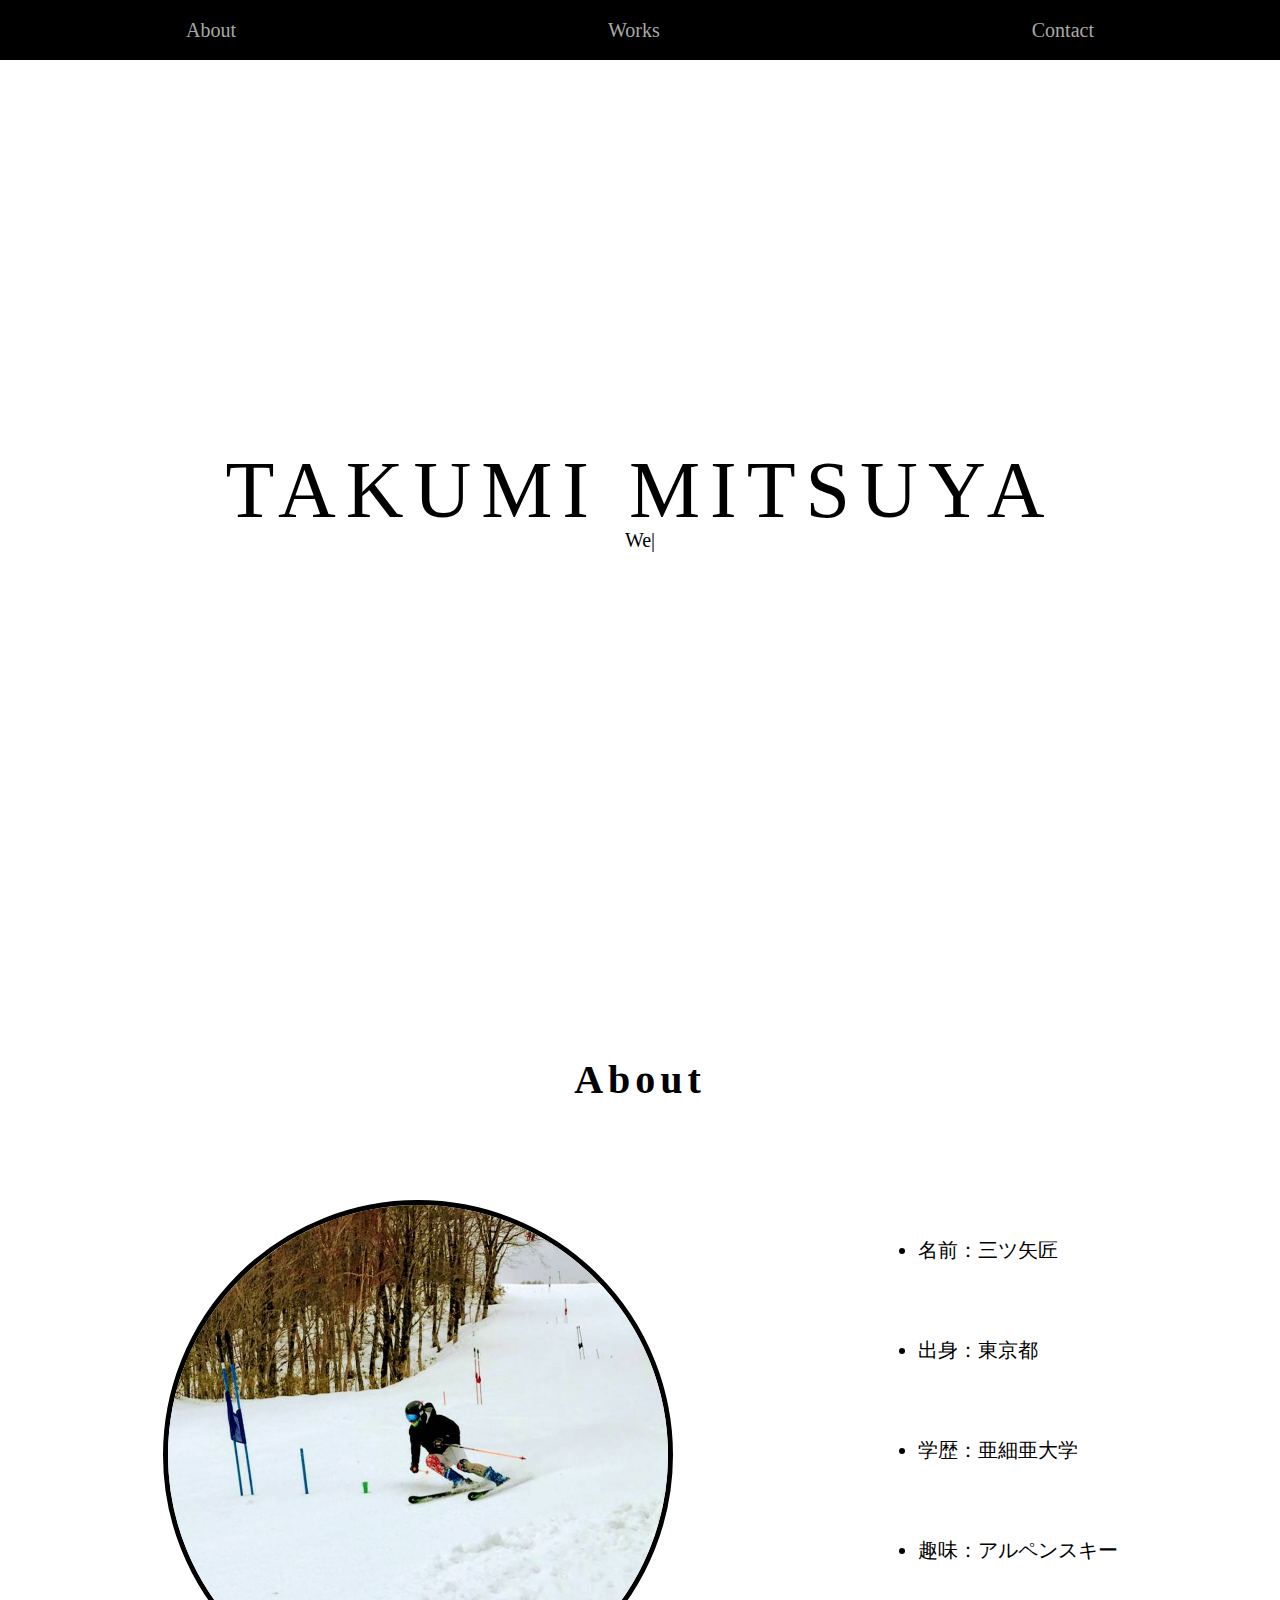
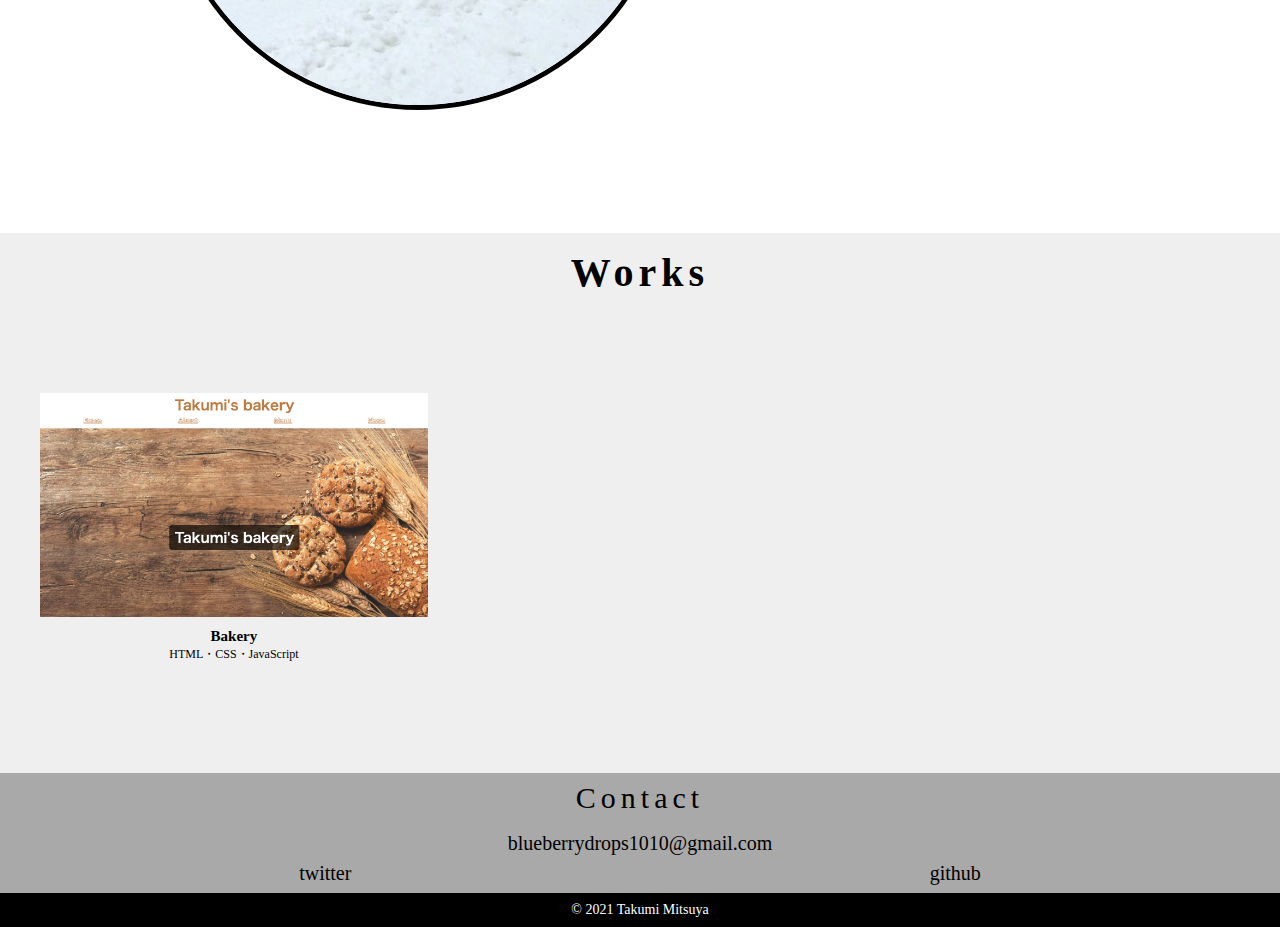
==== myportfolio/index.html @ ef65fdf0 "Libraries更新" ====
<!DOCTYPE html>
<html lang="ja">
  <head>
    <meta charset="UTF-8" />
    <meta
      name="viewport"
      content="width=device-width,
    initial-scale=1.0,minimum-scale=1.0"
    />
    <meta http-equiv="X-UA-Compatible" content="IE=edge" />
    <meta name="description" content="三ツ矢匠のポートフォリオです" />
    <title>Takumi's portfolio</title>
    <link rel="stylesheet" href="css/reset.css" />
    <link rel="stylesheet" href="css/main.css" />
    <link rel="stylesheet" href="Libraries/animate.css-main/animate.css" />
  </head>
  <body>
    <!-- ヘッダー -->
    <header id="page-header">
      <nav class="navigation">
        <ul class="nav-list">
          <li class="nav-item"><a href="#introduction">About</a></li>
          <li class="nav-item"><a href="#works">Works</a></li>
          <li class="nav-item"><a href="#page-footer">Contact</a></li>
        </ul>
      </nav>
    </header>

    <!-- メイン -->
    <main>
      <article id="page-mainvisual">
        <section id="main-title" class="inner">
          <h1 class="name">TAKUMI MITSUYA</h1>
          <div class="sub-title">
            <span id="ityped" class="ityped"></span>
          </div>
        </section>
      </article>
      <article id="main-container">
        <section id="introduction" class="inner">
          <h1 class="introduction-title title animate__animated">About</h1>
          <div class="introduction-contents contents animate__animated">
            <p>
              <img
                src="img/自己紹介スキー.jpg"
                alt="自己紹介用の写真"
                class="introduction-img"
              />
            </p>
            <ul class="intro-list">
              <li class="intro-item">名前：三ツ矢匠</li>
              <li class="intro-item">出身：東京都</li>
              <li class="intro-item">学歴：亜細亜大学</li>
              <li class="intro-item">趣味：アルペンスキー</li>
            </ul>
          </div>
        </section>
        <section id="works" class="inner">
          <h1 class="works-title title animate__animated">Works</h1>
          <div class="works-list animate__animated">
            <figure class="works-item">
              <a
                href="https://shark101023.github.io/portfolio/Works/Bakery/index.html"
                class="works-link"
                ><img
                  src="img/Bakery.サムネイル.png"
                  alt="Bakeryサイトのサムネイル"
                  class="works-img"
              /></a>
              <figcaption class="works-body">
                <div class="works-name">Bakery</div>
                <div class="works-text">HTML・CSS・JavaScript</div>
              </figcaption>
            </figure>
            <figure class="works-item">
              <a href="" class="works-link"
                ><img src="" alt="" class="works-img"
              /></a>
            </figure>
            <figure class="works-item">
              <a href="" class="works-link"
                ><img src="" alt="" class="works-img"
              /></a>
            </figure>
          </div>
        </section>
      </article>
    </main>

    <!-- フッター -->
    <footer id="page-footer">
      <h1 class="footer-title">Contact</h1>
      <div class="contact">
        <p class="mail">blueberrydrops1010@gmail.com</p>
        <ul class="contact-list">
          <li class="contact-item">
            <a href="https://twitter.com/shark101023" target="blank">
              twitter
            </a>
          </li>
          <li class="contact-item">
            <a href="https://github.com/shark101023" target="blank">github</a>
          </li>
        </ul>
      </div>
      <div class="copylight">
        <p>&copy; 2021 Takumi Mitsuya</p>
      </div>
    </footer>
    <a href="#" class="back-to-top">▲</a>

    <script src="Libraries/jquery-3.5.1.min.js"></script>
    <script src="Libraries/imakewebthings-waypoints-34d9f6d/lib/jquery.waypoints.min.js"></script>
    <script src="Libraries/ityped-master/dist/index.js"></script>
    <script src="js/main.js"></script>
  </body>
</html>
---- myportfolio/css/main.css ----
/* 共通 */
html {
  font-size: 62.5%;
}

body {
  width: 100%;
  font-size: 1.4rem;
}

a {
  color: black;
  text-decoration: none;
}

.title {
  font-size: 4rem;
  color: black;
  font-family: Ubuntu;
  font-weight: bold;
  text-align: center;
  margin: 0 0 10rem;
  letter-spacing: 0.5rem;
}

section {
  margin-bottom: 10rem;
}

.inner {
  padding: 2rem 4rem;
}

/* ヘッダー */
#page-header {
  display: flex;
  justify-content: center;
  align-items: center;
  background-color: black;
}

.navigation {
  top: 0;
  right: 0;
  width: 100%;
  margin: 2rem 0;
}

.nav-list {
  display: flex;
  justify-content: space-around;
}

.nav-item > a {
  font-size: 2rem;
  transition: all 0.5s;
  color: darkgray;
}
.nav-item {
  transition: all 0.5s;
}

.nav-item a:hover {
  color: white;
  padding-bottom: 0.5rem;
  border-bottom: 0.2rem solid white;
}

/* メイン */
#main-title {
  height: 840px;
  display: flex;
  flex-direction: column;
  justify-content: center;
  align-items: center;
  background-image: url("https://github.com/shark101023/portfolio/blob/master/myportfolio/img/%E3%83%A1%E3%82%A4%E3%83%B3%E3%83%93%E3%82%B8%E3%83%A5%E3%82%A2%E3%83%AB.jpg?raw=true");
}

.name {
  font-family: Frank Ruhl Libre;
  font-weight: normal;
  letter-spacing: 1rem;
  font-size: 8rem;
  text-align: center;
}
@media screen and (max-width: 480px) {
  .name {
    font-size: 5rem;
  }
}

/* ityped */
.sub-title {
  font-size: 2rem;
  text-align: center;
}

.ityped-cursor {
  font-size: 1em;
  opacity: 1;
  -webkit-animation: blink 0.3s infinite;
  -moz-animation: blink 0.3s infinite;
  animation: blink 0.3s infinite;
  animation-direction: alternate;
}

@keyframes blink {
  100% {
    opacity: 0;
  }
}

@-webkit-keyframes blink {
  100% {
    opacity: 0;
  }
}

@-moz-keyframes blink {
  100% {
    opacity: 0;
  }
}
/* ityped */

/* About */
.introduction-contents {
  display: flex;
  justify-content: space-around;
}

@media screen and (max-width: 480px) {
  .introduction-contents {
    display: block;
  }
}

.introduction-img {
  width: 50rem;
  height: 50rem;
  border-radius: 50%;
  background-position: center center;
  display: inline-block;
  border: solid 5px black;
}

@media screen and (max-width: 480px) {
  .introduction-img {
    width: 100%;
  }
}

.intro-list {
  font-size: 2rem;
  line-height: 5;
}

/* Works */
#works {
  height: 50rem;
  background-color: #efefef;
  margin-bottom: 0px;
}

.works-list {
  display: flex;
  flex-wrap: wrap;
  margin-bottom: -40px;
}

.works-item {
  flex: 0 0 32.31552%;
  margin-right: 1.52671%;
  margin-bottom: 40px;
}

.works-link {
  display: block;
}

.works-img {
  max-width: 100%;
  height: auto;
  vertical-align: middle;
  border-style: none;
}

.works-body {
  text-align: center;
  line-height: 1.8rem;
}

.works-name {
  font-size: 1.5rem;
  font-weight: bold;
  margin-top: 1rem;
}

.works-text {
  font-size: 1.2rem;
}

/* フッター*/
#page-footer {
  background-color: darkgrey;
  width: 100%;
}

.footer-title {
  font-size: 3rem;
  font-weight: normal;
  color: black;
  text-align: center;
  letter-spacing: 0.5rem;
  height: 50%;
  padding: 1rem;
  margin-bottom: 1rem;
}

.mail {
  text-align: center;
  font-size: 2rem;
  color: black;
}

.contact-list {
  display: flex;
  justify-content: space-around;
  list-style: none;
  height: 50%;
  padding: 1rem;
}

.contact-item > a {
  font-size: 2rem;
  color: black;
  transition: all 0.5s;
}

.contact-item > a:hover {
  color: white;
  padding-bottom: 0.5rem;
  border-bottom: 0.2rem solid white;
}

.copylight {
  background-color: black;
  color: white;
  text-align: center;
  padding: 1rem;
}

/* ライブラリ */
/* ボタン */

.back-to-top {
  position: fixed;
  bottom: 10rem;
  right: 2rem;

  display: none;
  width: 4rem;
  height: 4rem;

  background-color: black;
  color: white;
  opacity: 0.6;

  font-size: 1.6rem;
  line-height: 40px;
  text-align: center;
  text-decoration: none;
}

/* マウスを乗せた時に透明度を変える */
.back-to-top:hover {
  opacity: 1;
}

/* animate.css */
.animate__fadeInUp {
  --animate-duration: 2s;
}
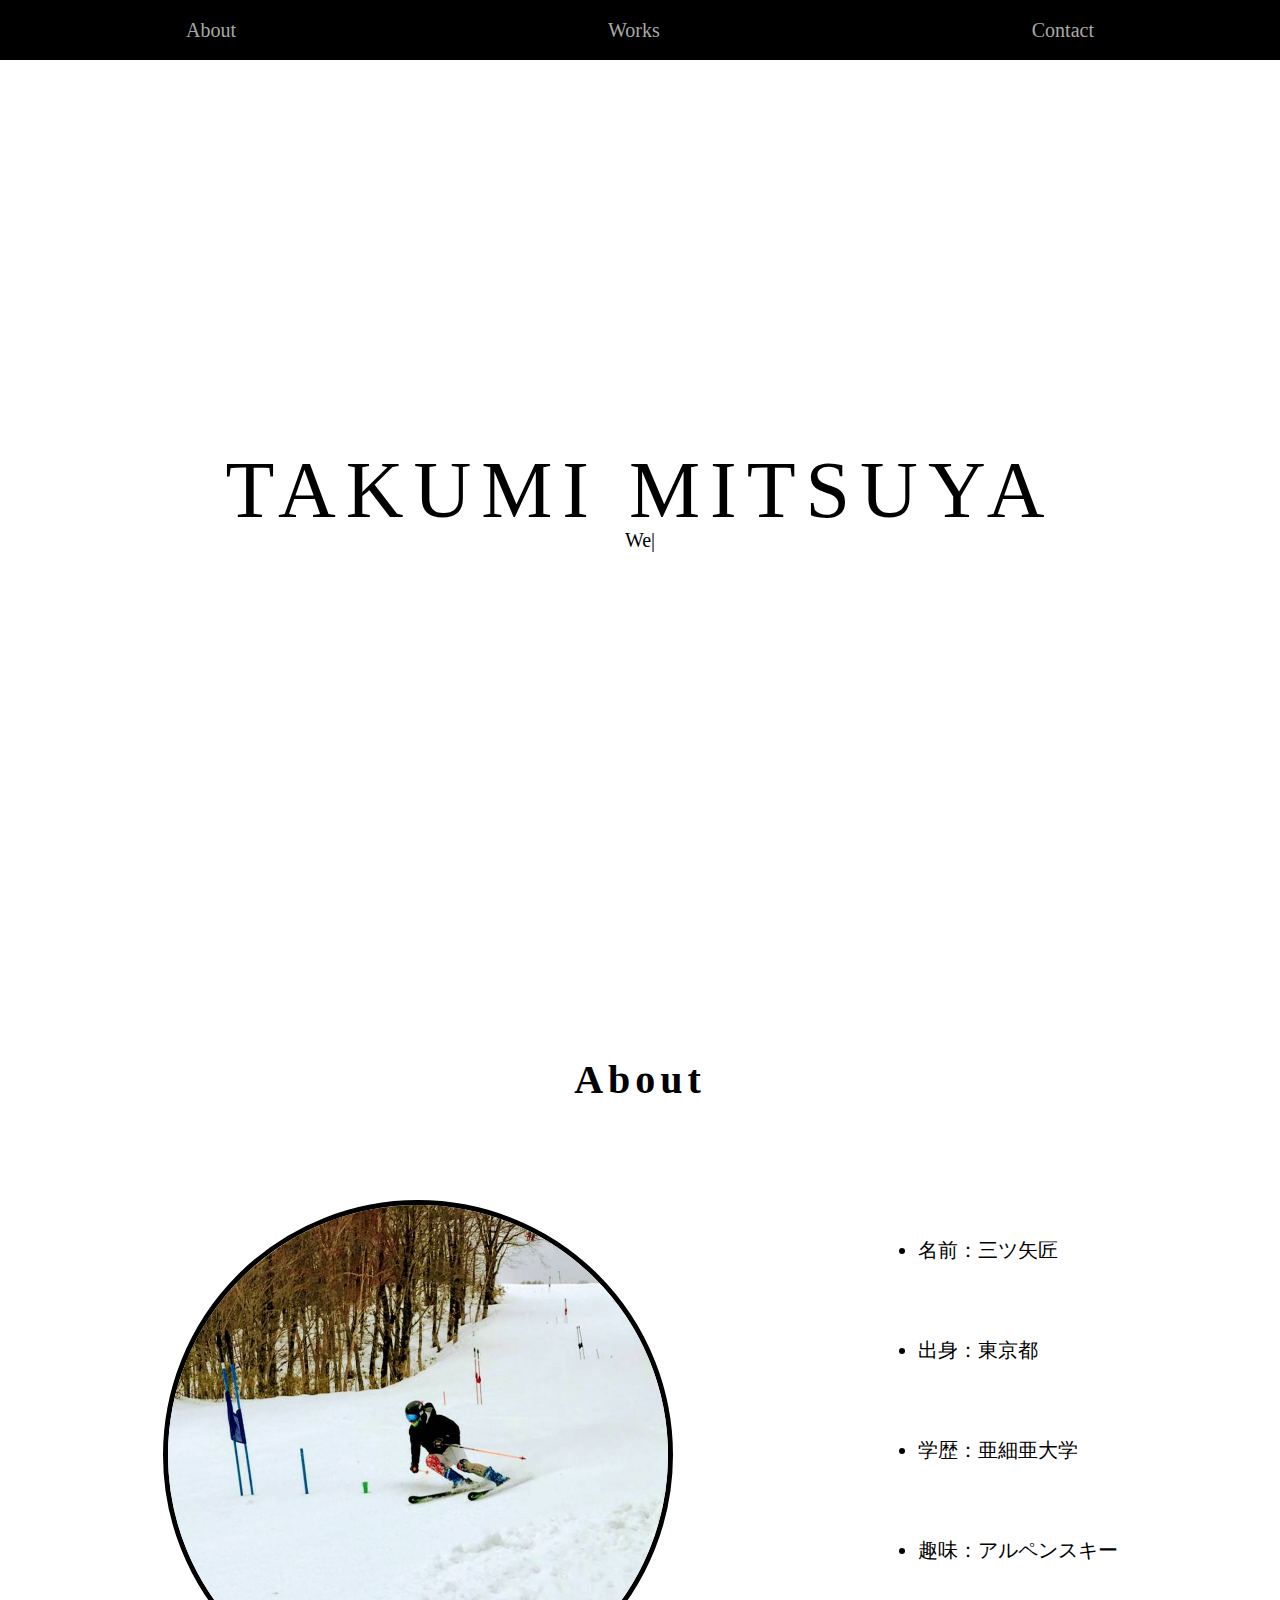
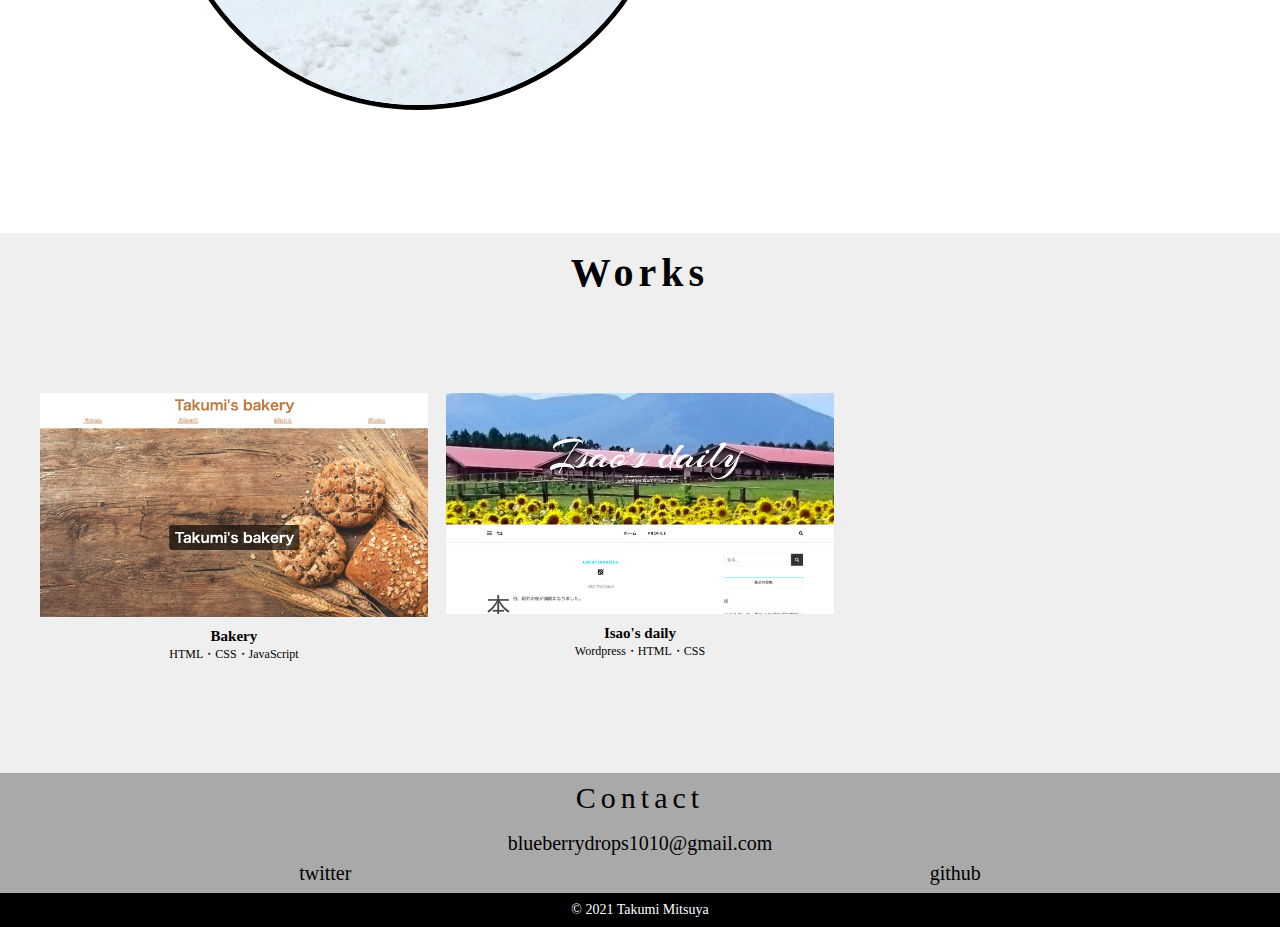
==== commit 9dc26562: "Works追加" ====
--- a/myportfolio/index.html
+++ b/myportfolio/index.html
@@ -12,7 +12,7 @@
     <title>Takumi's portfolio</title>
     <link rel="stylesheet" href="css/reset.css" />
     <link rel="stylesheet" href="css/main.css" />
-    <link rel="stylesheet" href="Libraries/animate.css-main/animate.css" />
+    <link rel="stylesheet" href="Librariesß/animate.css-main/animate.css" />
   </head>
   <body>
     <!-- ヘッダー -->
@@ -73,9 +73,16 @@
               </figcaption>
             </figure>
             <figure class="works-item">
-              <a href="" class="works-link"
-                ><img src="" alt="" class="works-img"
+              <a href="https://mitsuya-isao.com/" class="works-link"
+                ><img
+                  src="img/isao's dailyサムネイル.jpg"
+                  alt="isao's dailyのサムネイル"
+                  class="works-img"
               /></a>
+              <figcaption class="works-body">
+                <div class="works-name">Isao's daily</div>
+                <div class="works-text">Wordpress・HTML・CSS</div>
+              </figcaption>
             </figure>
             <figure class="works-item">
               <a href="" class="works-link"
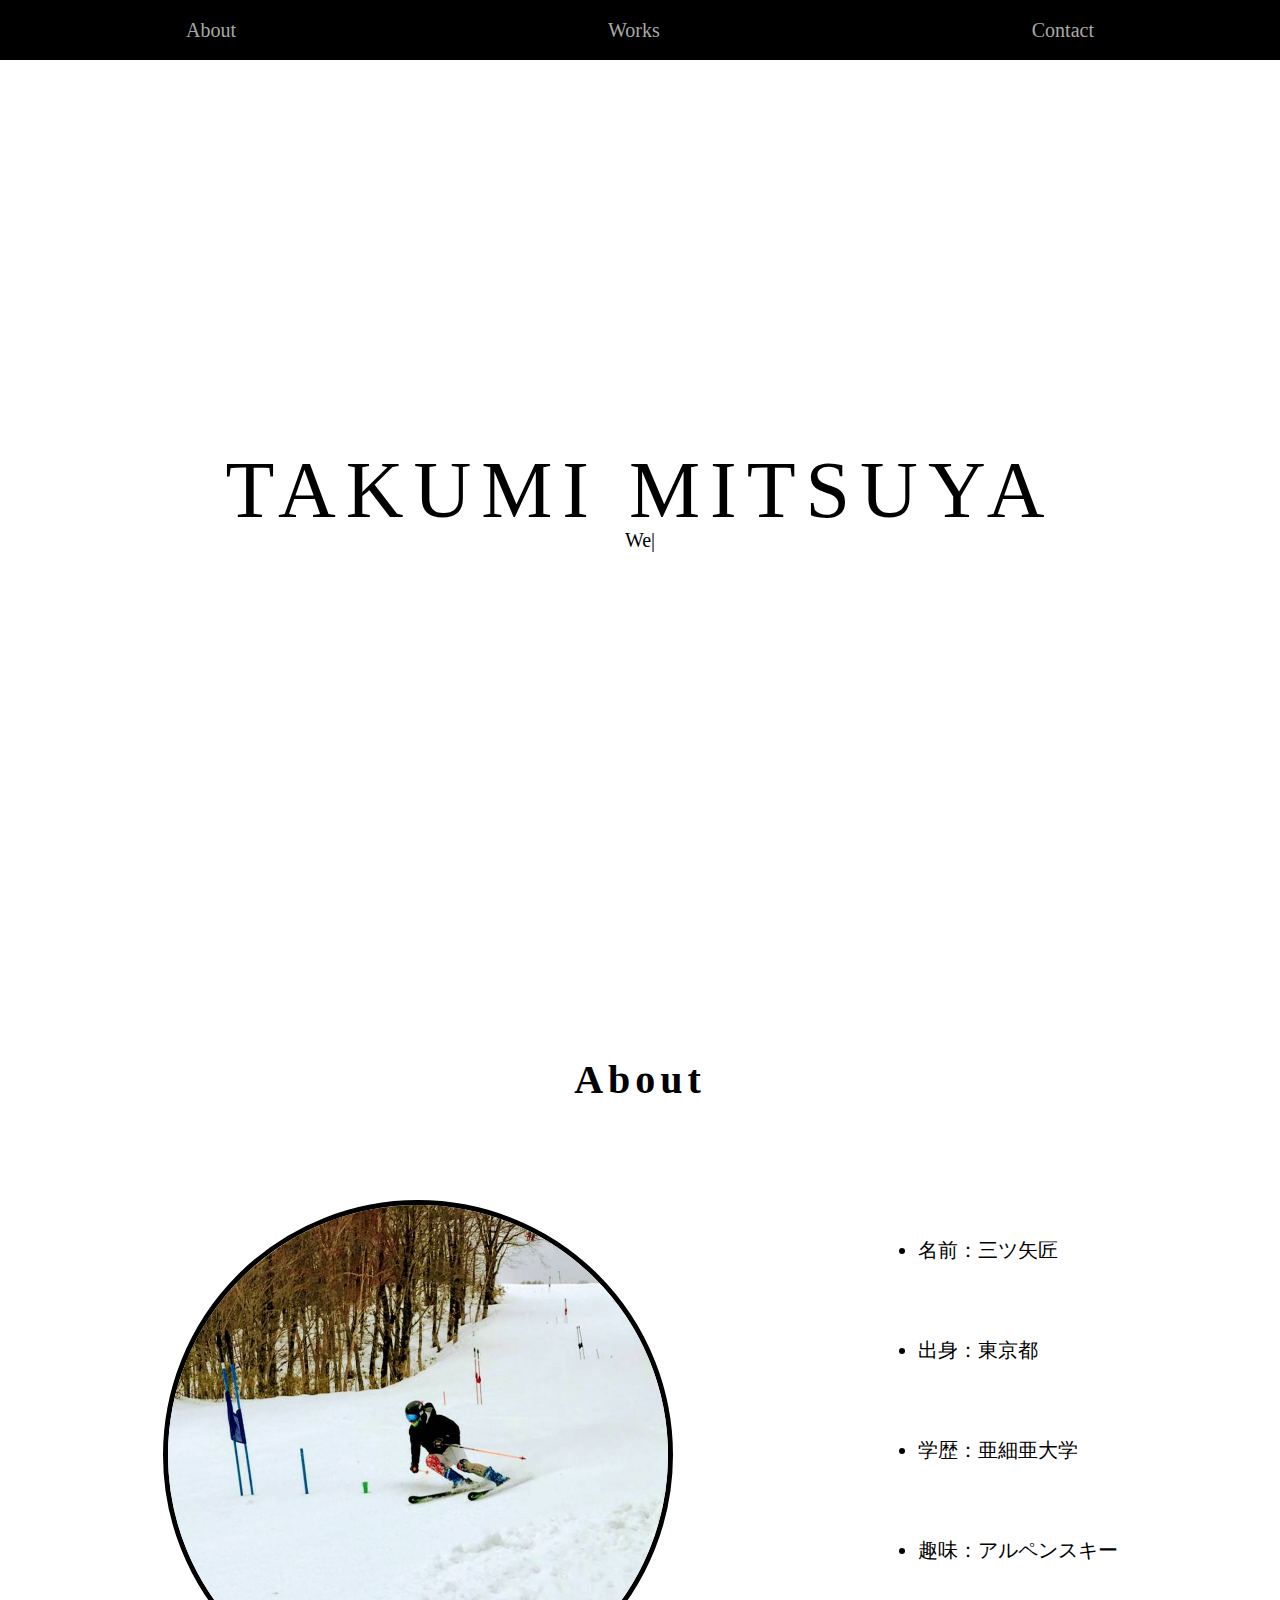
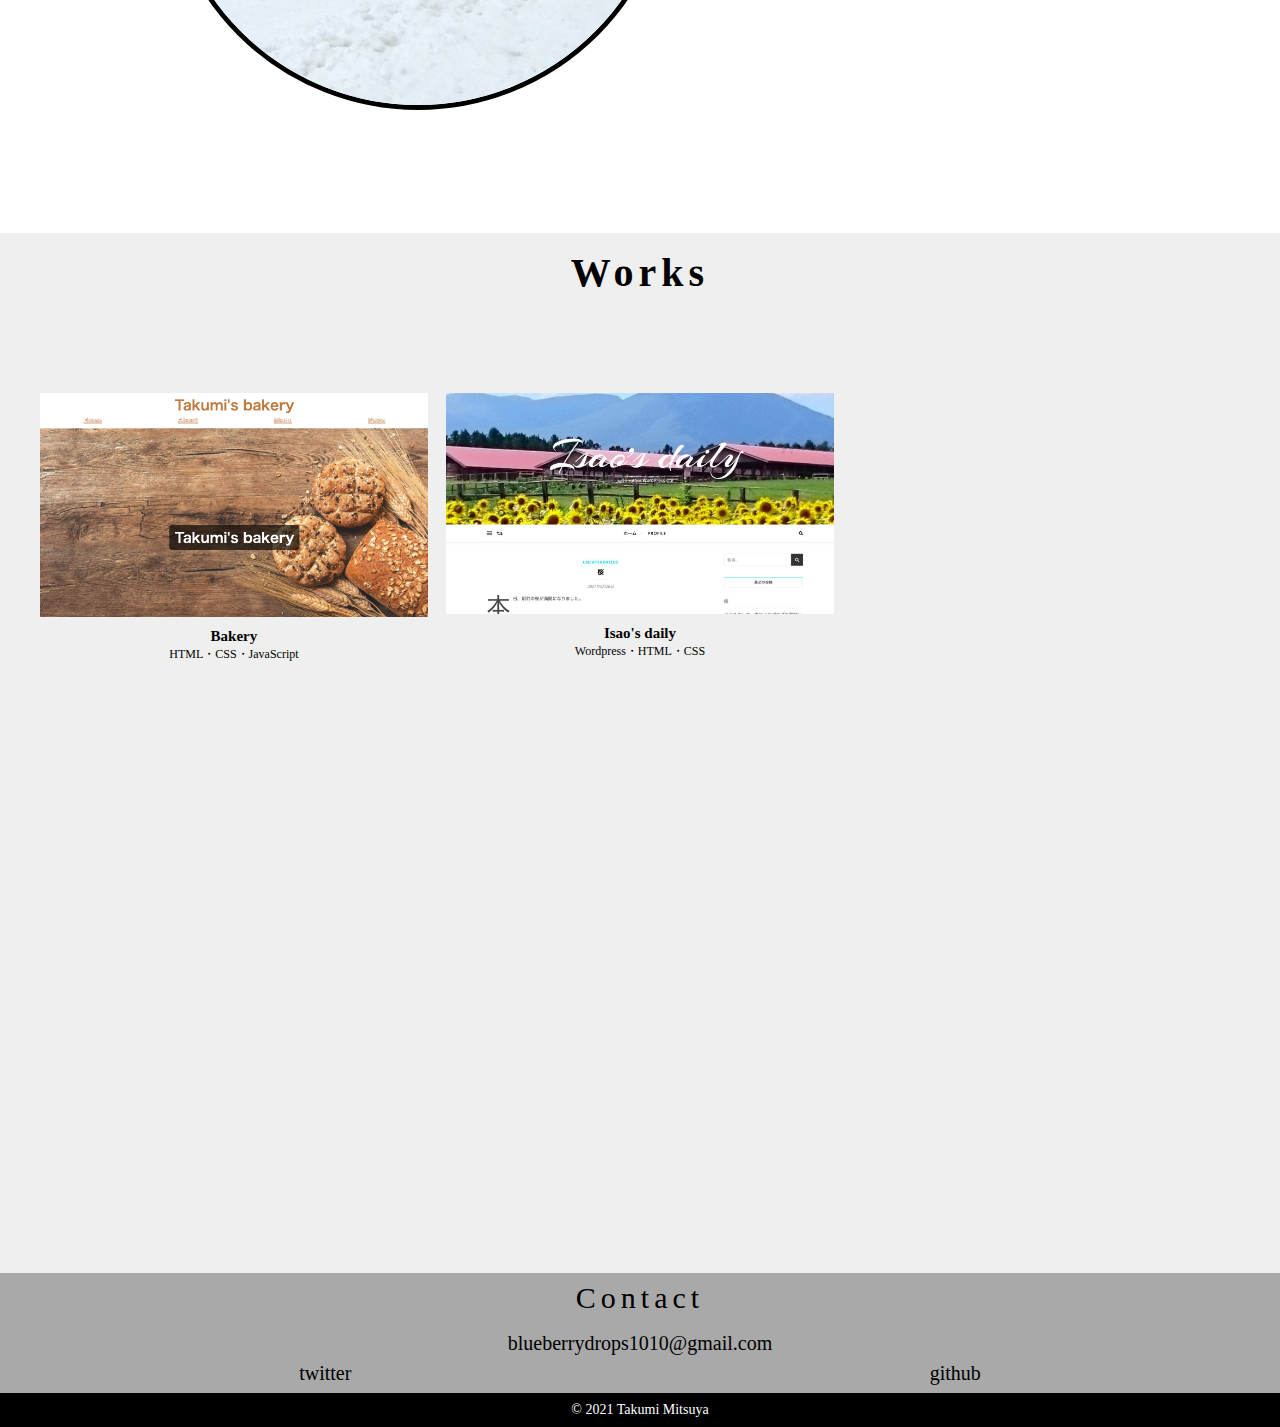
==== commit 4122a9ba: "animaite" ====
--- a/myportfolio/index.html
+++ b/myportfolio/index.html
@@ -12,7 +12,7 @@
     <title>Takumi's portfolio</title>
     <link rel="stylesheet" href="css/reset.css" />
     <link rel="stylesheet" href="css/main.css" />
-    <link rel="stylesheet" href="Librariesß/animate.css-main/animate.css" />
+    <link rel="stylesheet" href="Libraries/animate.css-main/animate.css" />
   </head>
   <body>
     <!-- ヘッダー -->
--- a/myportfolio/css/main.css
+++ b/myportfolio/css/main.css
@@ -157,7 +157,7 @@
 
 /* Works */
 #works {
-  height: 50rem;
+  height: 100rem;
   background-color: #efefef;
   margin-bottom: 0px;
 }
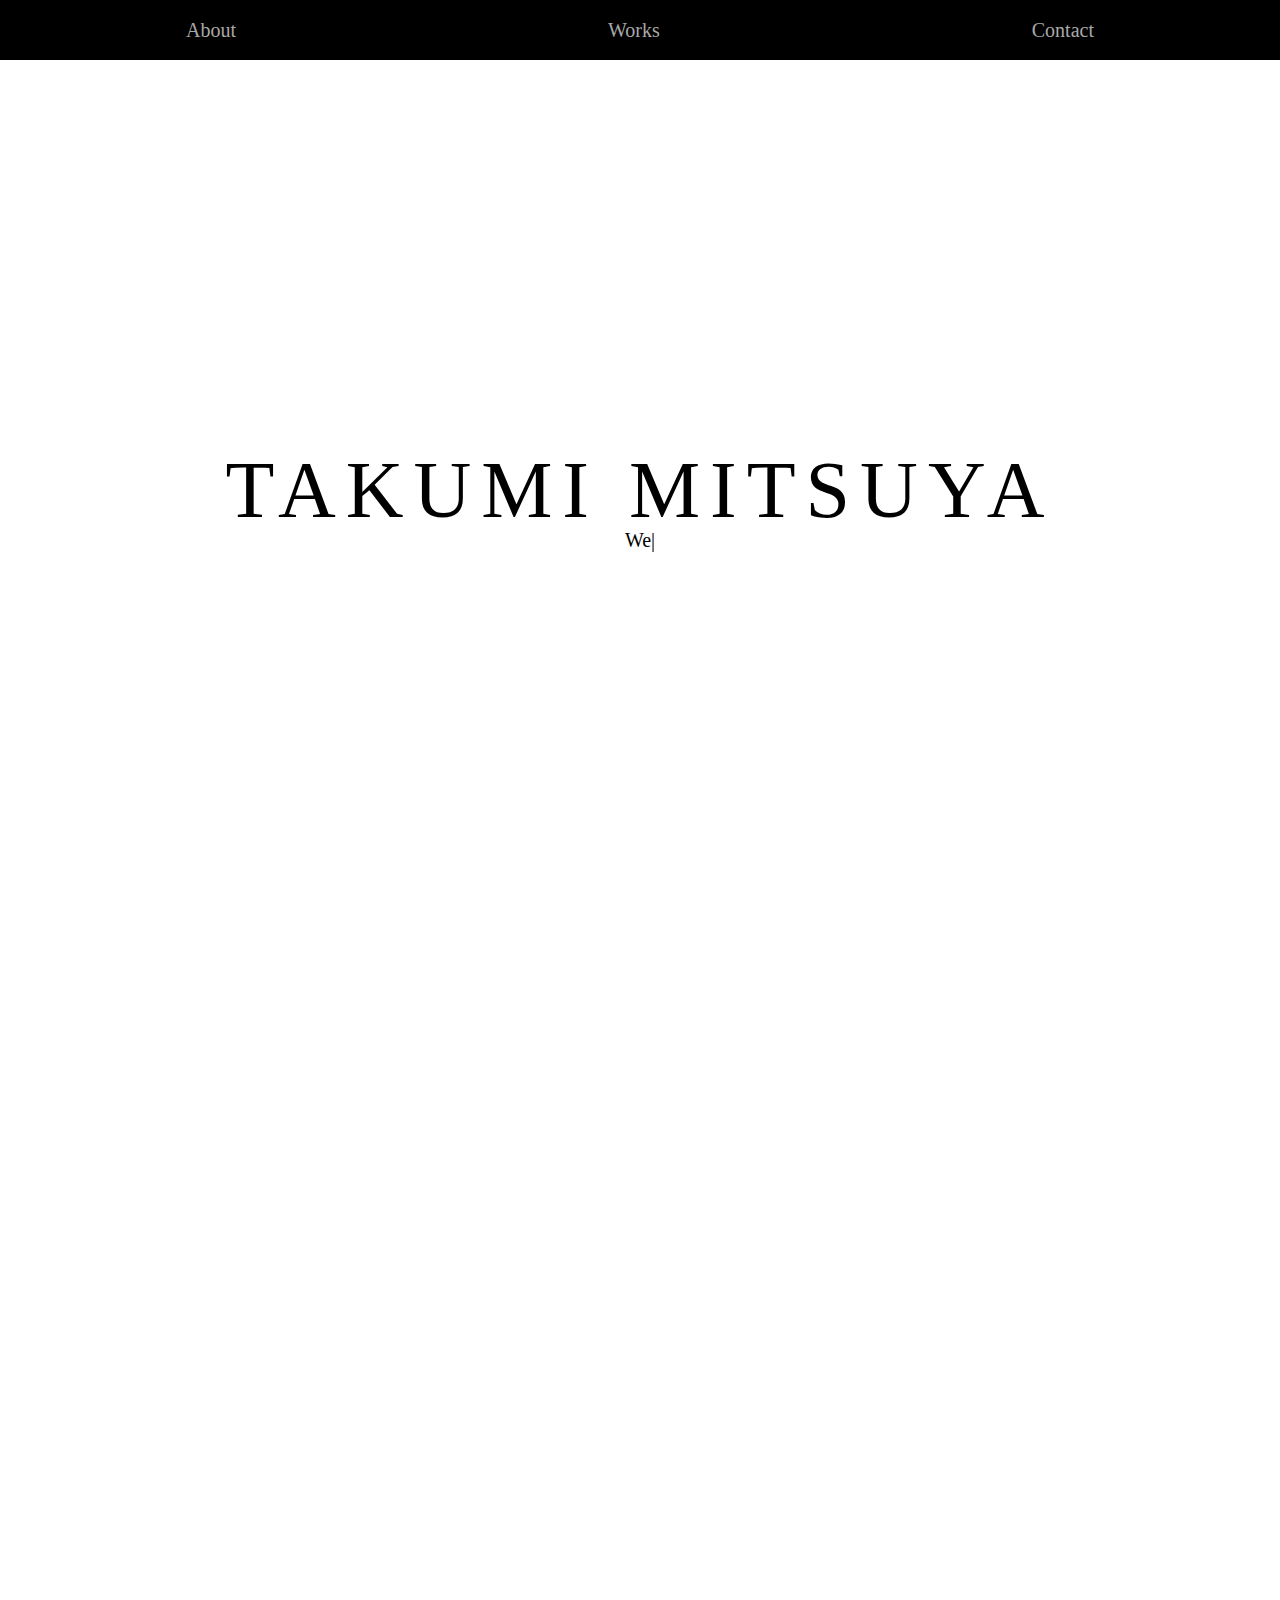
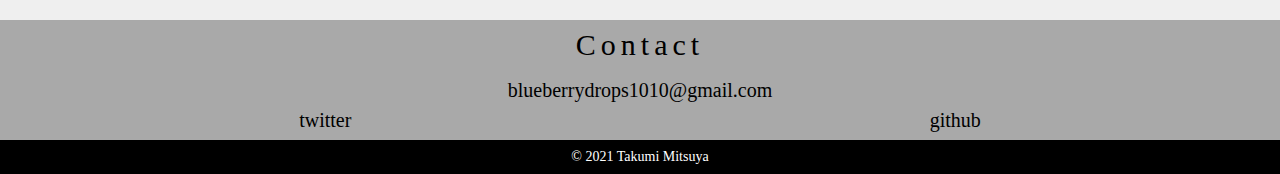
==== commit 32f0c38e: "about編集" ====
--- a/myportfolio/index.html
+++ b/myportfolio/index.html
@@ -12,7 +12,6 @@
     <title>Takumi's portfolio</title>
     <link rel="stylesheet" href="css/reset.css" />
     <link rel="stylesheet" href="css/main.css" />
-    <link rel="stylesheet" href="Libraries/animate.css-main/animate.css" />
   </head>
   <body>
     <!-- ヘッダー -->
@@ -37,27 +36,34 @@
         </section>
       </article>
       <article id="main-container">
-        <section id="introduction" class="inner">
-          <h1 class="introduction-title title animate__animated">About</h1>
-          <div class="introduction-contents contents animate__animated">
+        <!-- About -->
+        <section id="about" class="inner">
+          <h1 class="about-title title scrollanime downup">About</h1>
+          <div class="about-contents contents scrollanime downup">
             <p>
               <img
                 src="img/自己紹介スキー.jpg"
                 alt="自己紹介用の写真"
-                class="introduction-img"
+                class="about-img"
               />
             </p>
-            <ul class="intro-list">
-              <li class="intro-item">名前：三ツ矢匠</li>
-              <li class="intro-item">出身：東京都</li>
-              <li class="intro-item">学歴：亜細亜大学</li>
-              <li class="intro-item">趣味：アルペンスキー</li>
-            </ul>
+            <div class="about-flex">
+              <div class="text-container">
+                <p class="about-text">
+                  文系からWEBエンジニアを目指して修行中です！<br />WEB制作の学習を始めたきっかけは、オシャレなデザインや面白いアニメーションを見て、自分でも作ってみたいと思うようになったことでした。
+                </p>
+                <p class="about-text">
+                  趣味はアルペンスキーです。高校時代にアルペンスキーに出会い、現在まで毎年欠かさず雪山に行っています。
+                </p>
+              </div>
+            </div>
           </div>
         </section>
+
+        <!-- Works -->
         <section id="works" class="inner">
-          <h1 class="works-title title animate__animated">Works</h1>
-          <div class="works-list animate__animated">
+          <h1 class="works-title title scrollanime downup">Works</h1>
+          <div class="works-list scrollanime downup">
             <figure class="works-item">
               <a
                 href="https://shark101023.github.io/portfolio/Works/Bakery/index.html"
@@ -68,7 +74,7 @@
                   class="works-img"
               /></a>
               <figcaption class="works-body">
-                <div class="works-name">Bakery</div>
+                <div class="works-name">Bakery(架空サイト)</div>
                 <div class="works-text">HTML・CSS・JavaScript</div>
               </figcaption>
             </figure>
@@ -117,7 +123,6 @@
     <a href="#" class="back-to-top">▲</a>
 
     <script src="Libraries/jquery-3.5.1.min.js"></script>
-    <script src="Libraries/imakewebthings-waypoints-34d9f6d/lib/jquery.waypoints.min.js"></script>
     <script src="Libraries/ityped-master/dist/index.js"></script>
     <script src="js/main.js"></script>
   </body>
--- a/myportfolio/css/main.css
+++ b/myportfolio/css/main.css
@@ -124,20 +124,25 @@
 /* ityped */
 
 /* About */
-.introduction-contents {
+#about {
+  height: 100rem;
+}
+
+.about-contents {
   display: flex;
   justify-content: space-around;
 }
 
 @media screen and (max-width: 480px) {
-  .introduction-contents {
+  .about-contents {
     display: block;
   }
 }
 
-.introduction-img {
+.about-img {
   width: 50rem;
   height: 50rem;
+  margin-right: 10rem;
   border-radius: 50%;
   background-position: center center;
   display: inline-block;
@@ -145,14 +150,20 @@
 }
 
 @media screen and (max-width: 480px) {
-  .introduction-img {
+  .about-img {
     width: 100%;
   }
 }
 
-.intro-list {
-  font-size: 2rem;
-  line-height: 5;
+.about-flex {
+  display: flex;
+  justify-content: center;
+  align-items: center;
+}
+
+.about-text {
+  margin-bottom: 5rem;
+  line-height: 2;
 }
 
 /* Works */
@@ -183,6 +194,11 @@
   height: auto;
   vertical-align: middle;
   border-style: none;
+  transition: all 0.5s;
+}
+
+.works-img:hover {
+  transform: scale(1.2);
 }
 
 .works-body {
@@ -251,6 +267,29 @@
 }
 
 /* ライブラリ */
+
+/* フェードイン */
+.scrollanime {
+  opacity: 0;
+} /*一瞬表示されるのを防ぐ*/
+.fadeInDown {
+  animation-name: fadeInDown;
+  animation-duration: 5s;
+  animation-fill-mode: forwards;
+}
+@keyframes fadeInDown {
+  0% {
+    opacity: 0;
+  }
+  100% {
+    opacity: 1;
+    transform: translate(0);
+  }
+}
+.downup {
+  transform: translateY(100px);
+}
+
 /* ボタン */
 
 .back-to-top {
@@ -276,8 +315,3 @@
 .back-to-top:hover {
   opacity: 1;
 }
-
-/* animate.css */
-.animate__fadeInUp {
-  --animate-duration: 2s;
-}
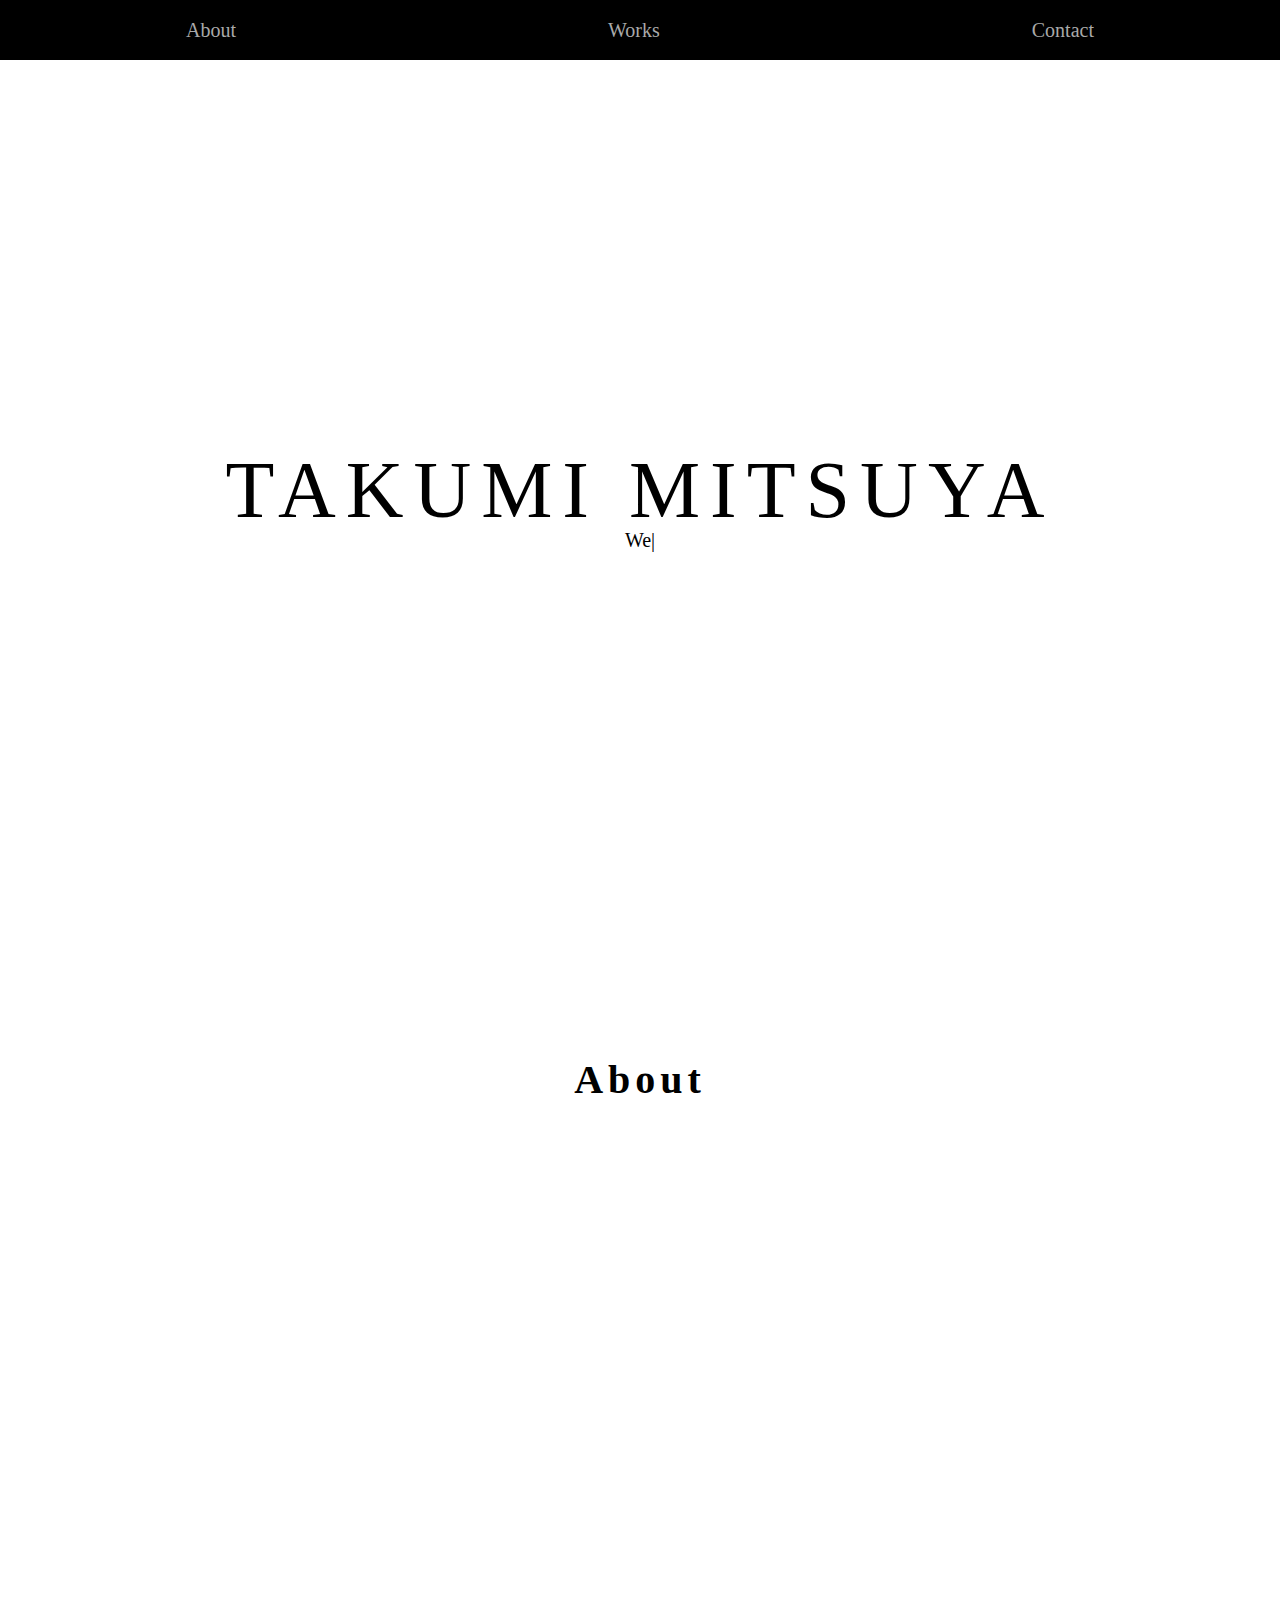
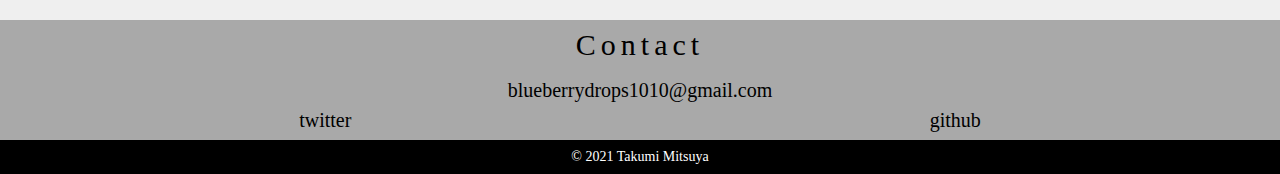
==== commit cdaa33ce: "テスト" ====
--- a/myportfolio/index.html
+++ b/myportfolio/index.html
@@ -14,6 +14,7 @@
     <link rel="stylesheet" href="css/main.css" />
   </head>
   <body>
+    
     <!-- ヘッダー -->
     <header id="page-header">
       <nav class="navigation">
@@ -38,7 +39,7 @@
       <article id="main-container">
         <!-- About -->
         <section id="about" class="inner">
-          <h1 class="about-title title scrollanime downup">About</h1>
+          <h1 class="about-title title">About</h1>
           <div class="about-contents contents scrollanime downup">
             <p>
               <img
@@ -48,21 +49,15 @@
               />
             </p>
             <div class="about-flex">
-              <div class="text-container">
                 <p class="about-text">
                   文系からWEBエンジニアを目指して修行中です！<br />WEB制作の学習を始めたきっかけは、オシャレなデザインや面白いアニメーションを見て、自分でも作ってみたいと思うようになったことでした。
                 </p>
-                <p class="about-text">
-                  趣味はアルペンスキーです。高校時代にアルペンスキーに出会い、現在まで毎年欠かさず雪山に行っています。
-                </p>
-              </div>
-            </div>
           </div>
         </section>
 
         <!-- Works -->
         <section id="works" class="inner">
-          <h1 class="works-title title scrollanime downup">Works</h1>
+          <h1 class="works-title title">Works</h1>
           <div class="works-list scrollanime downup">
             <figure class="works-item">
               <a
--- a/myportfolio/css/main.css
+++ b/myportfolio/css/main.css
@@ -131,6 +131,9 @@
 .about-contents {
   display: flex;
   justify-content: space-around;
+  background-color: #f5f5dc;
+  padding: 5rem;
+  border-radius: 5rem;
 }
 
 @media screen and (max-width: 480px) {
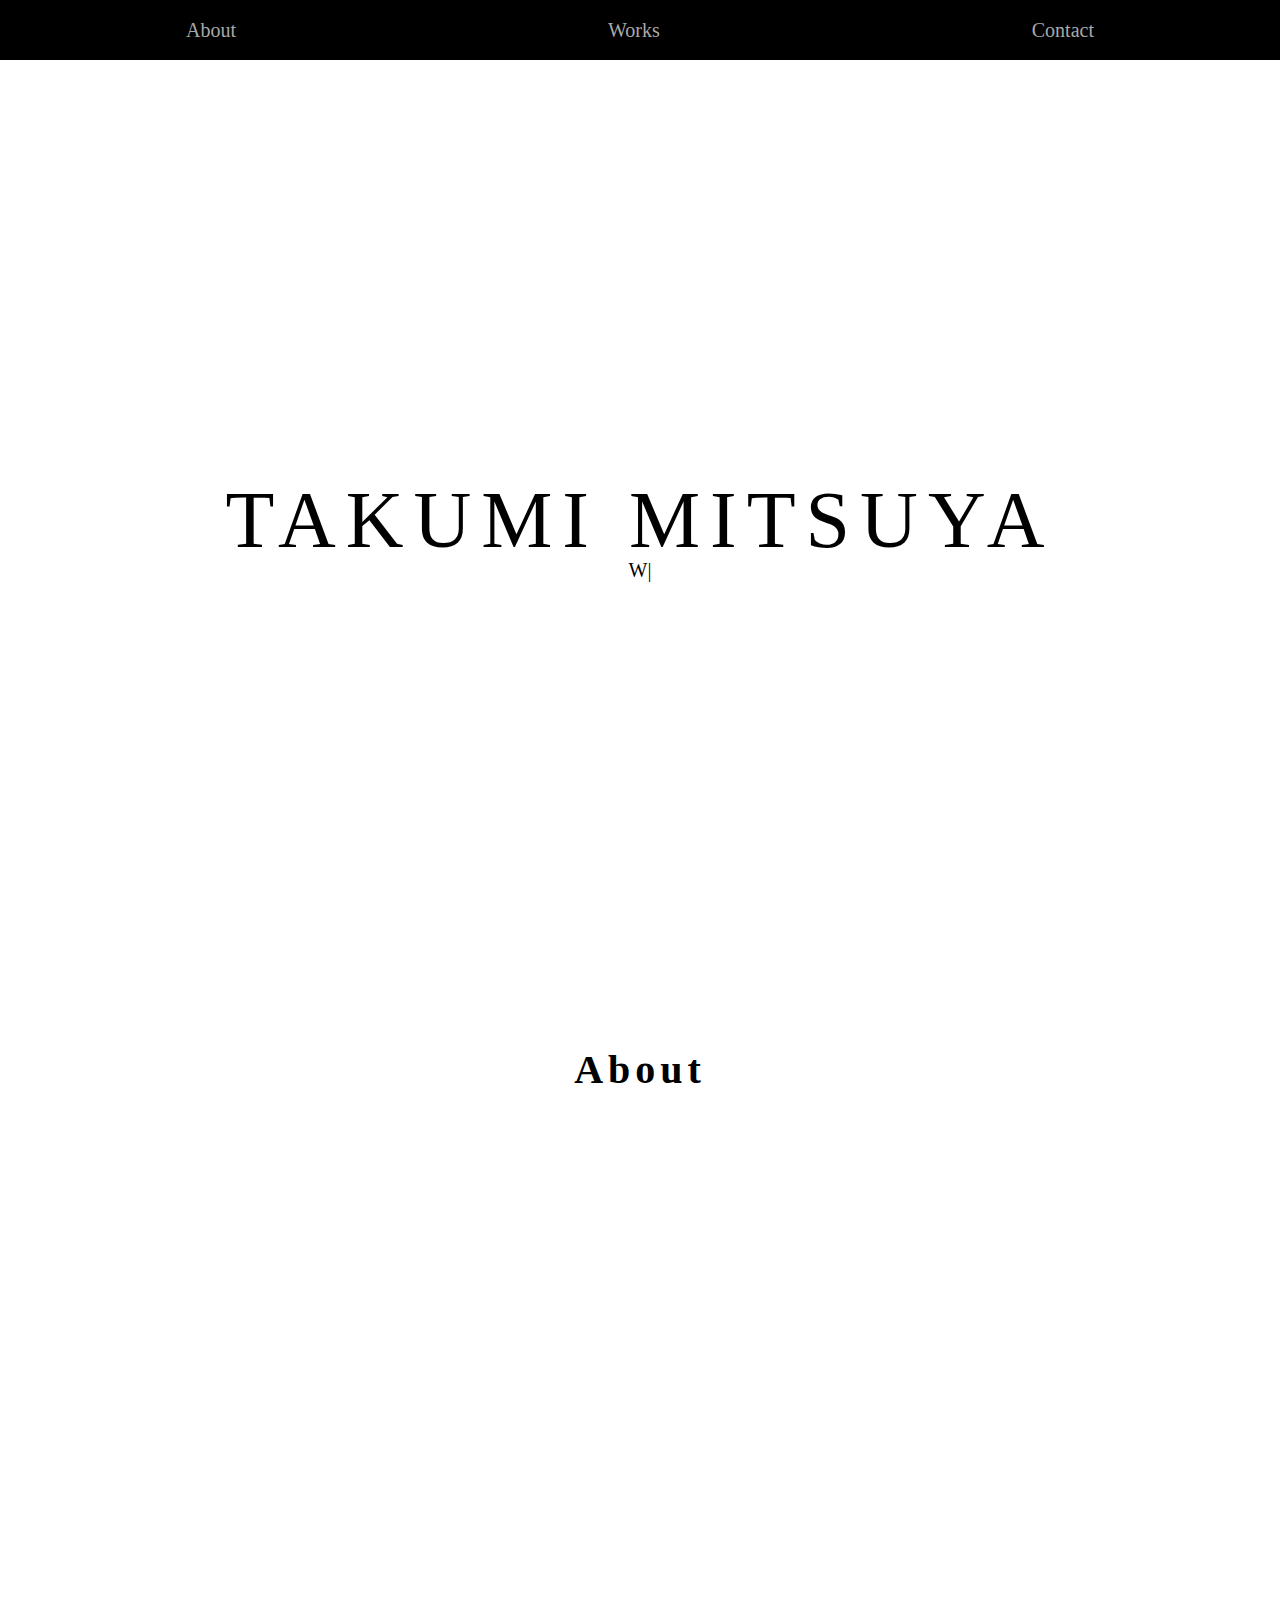
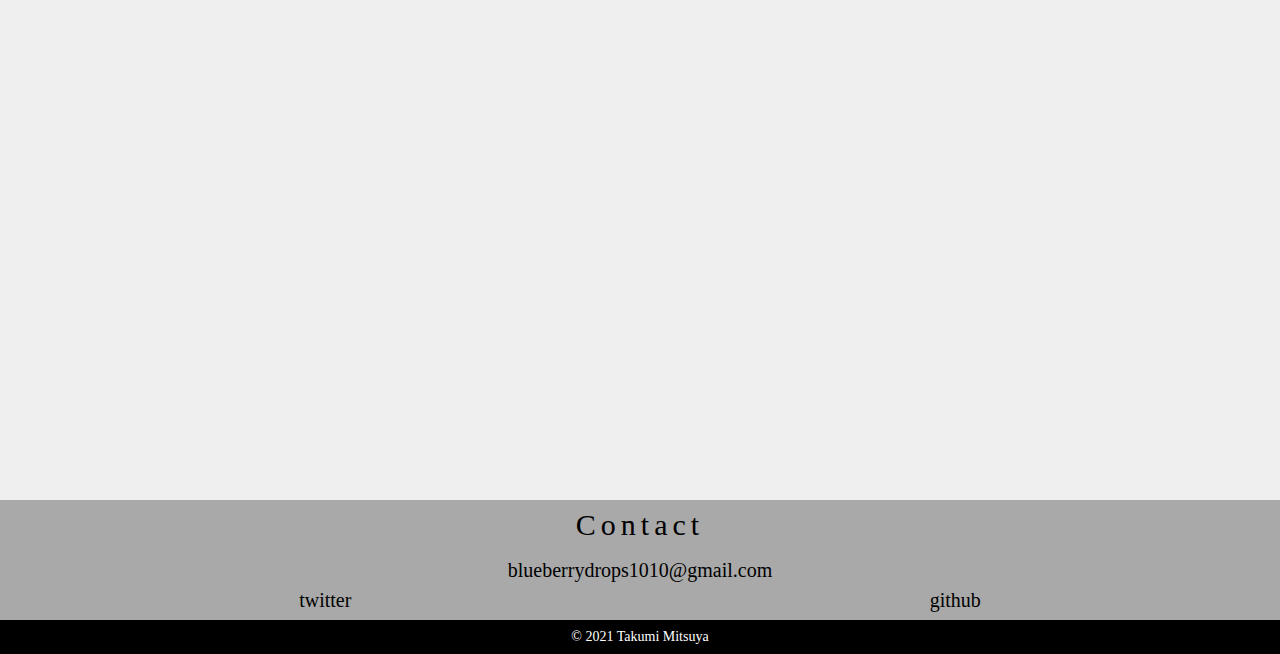
==== commit 859ae087: "about" ====
--- a/myportfolio/index.html
+++ b/myportfolio/index.html
@@ -14,13 +14,15 @@
     <link rel="stylesheet" href="css/main.css" />
   </head>
   <body>
-    
     <!-- ヘッダー -->
     <header id="page-header">
       <nav class="navigation">
         <ul class="nav-list">
-          <li class="nav-item"><a href="#introduction">About</a></li>
+          <li class="nav-item">
+            <a href="#about">About</a>
+          </li>
           <li class="nav-item"><a href="#works">Works</a></li>
+
           <li class="nav-item"><a href="#page-footer">Contact</a></li>
         </ul>
       </nav>
@@ -49,9 +51,10 @@
               />
             </p>
             <div class="about-flex">
-                <p class="about-text">
-                  文系からWEBエンジニアを目指して修行中です！<br />WEB制作の学習を始めたきっかけは、オシャレなデザインや面白いアニメーションを見て、自分でも作ってみたいと思うようになったことでした。
-                </p>
+              <p class="about-text">
+                文系からWEBエンジニアを目指して修行中です！<br />WEB制作の学習を始めたきっかけは、オシャレなデザインや面白いアニメーションを見て、自分でも作ってみたいと思うようになったことでした。
+              </p>
+            </div>
           </div>
         </section>
 
--- a/myportfolio/css/main.css
+++ b/myportfolio/css/main.css
@@ -23,12 +23,8 @@
   letter-spacing: 0.5rem;
 }
 
-section {
-  margin-bottom: 10rem;
-}
-
 .inner {
-  padding: 2rem 4rem;
+  padding: 5rem;
 }
 
 /* ヘッダー */
@@ -73,7 +69,7 @@
   flex-direction: column;
   justify-content: center;
   align-items: center;
-  background-image: url("https://github.com/shark101023/portfolio/blob/master/myportfolio/img/%E3%83%A1%E3%82%A4%E3%83%B3%E3%83%93%E3%82%B8%E3%83%A5%E3%82%A2%E3%83%AB.jpg?raw=true");
+  background-image: url("../img/メインビジュアル.jpg");
 }
 
 .name {
@@ -125,13 +121,16 @@
 
 /* About */
 #about {
-  height: 100rem;
+  height: 150rem;
+  background-image: url(../img/メインコンテナ.jpg);
+  background-size: cover;
+  background-attachment: fixed;
 }
 
 .about-contents {
   display: flex;
   justify-content: space-around;
-  background-color: #f5f5dc;
+  background-color: white;
   padding: 5rem;
   border-radius: 5rem;
 }
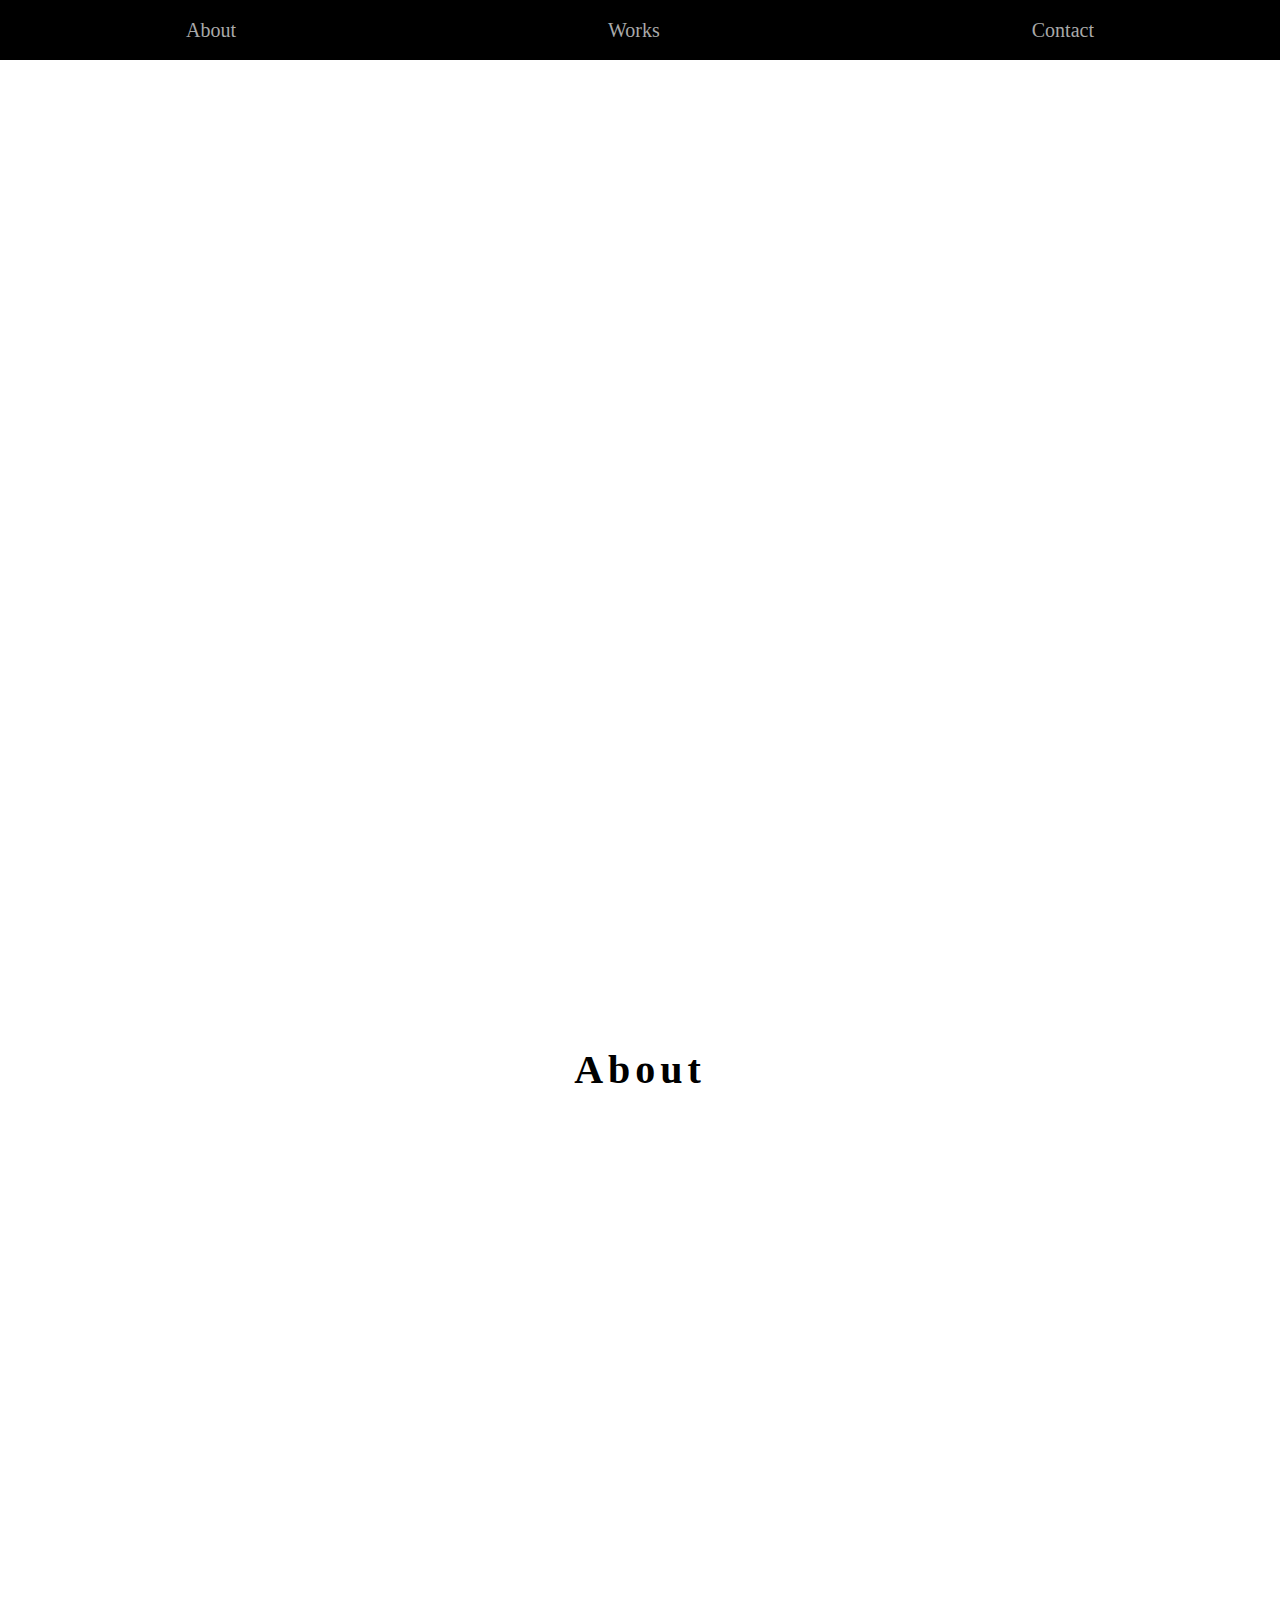
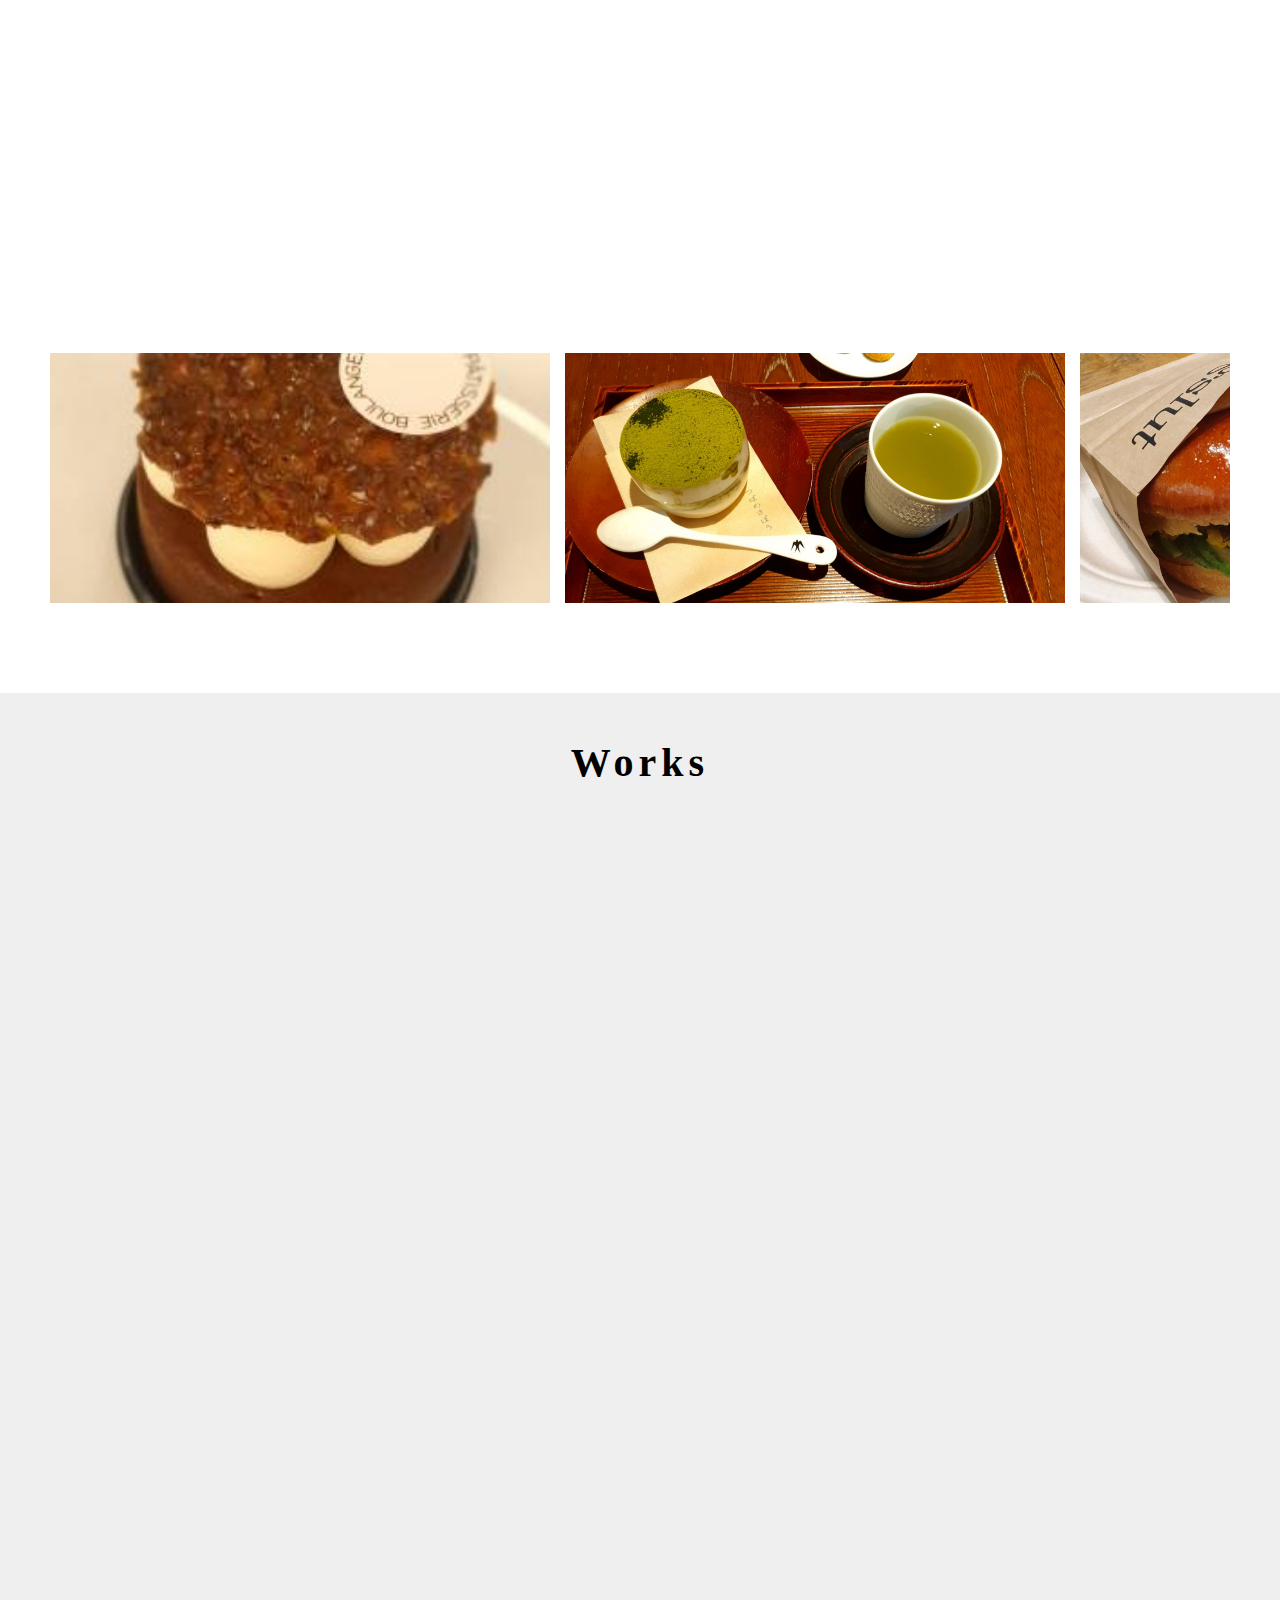
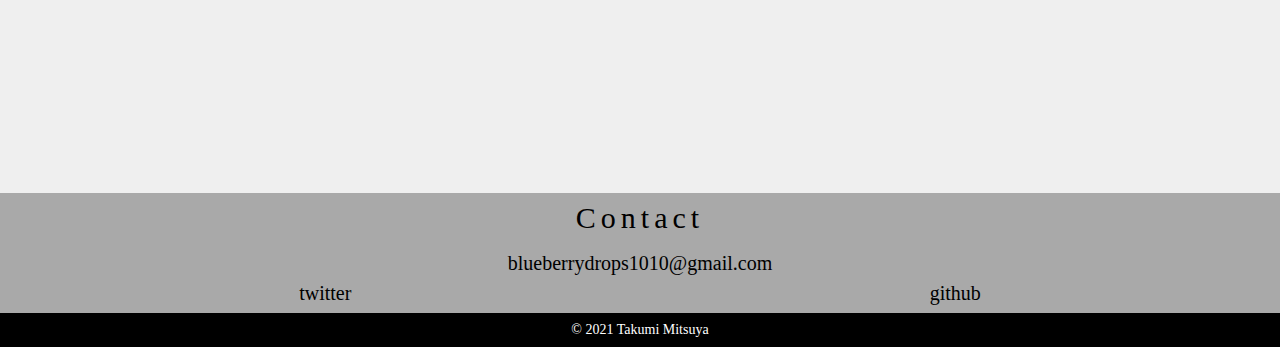
==== commit 76036bea: "about拡張" ====
--- a/myportfolio/index.html
+++ b/myportfolio/index.html
@@ -55,6 +55,103 @@
                 文系からWEBエンジニアを目指して修行中です！<br />WEB制作の学習を始めたきっかけは、オシャレなデザインや面白いアニメーションを見て、自分でも作ってみたいと思うようになったことでした。
               </p>
             </div>
+          </div>
+          <!-- スライダー -->
+          <div class="slider slide-paused" ontouchstart="">
+            <ul class="slider_list">
+              <li class="slider_item slider_item-hover">
+                <img
+                  src="img/カフェ1.jpg"
+                  alt="カフェの写真"
+                  class="slider_img"
+                />
+              </li>
+              <li class="slider_item slider_item-hover">
+                <img
+                  src="img/カフェ2.jpg"
+                  alt="カフェの写真"
+                  class="slider_img"
+                />
+              </li>
+              <li class="slider_item slider_item-hover">
+                <img
+                  src="img/カフェ3.jpg"
+                  alt="カフェの写真"
+                  class="slider_img"
+                />
+              </li>
+              <li class="slider_item slider_item-hover">
+                <img
+                  src="img/キャンプ１.jpg"
+                  alt="キャンプの写真"
+                  class="slider_img"
+                />
+              </li>
+              <li class="slider_item slider_item-hover">
+                <img
+                  src="img/スキー1.jpg"
+                  alt="スキーの写真"
+                  class="slider_img"
+                />
+              </li>
+              <li class="slider_item slider_item-hover">
+                <img
+                  src="img/スキー2.jpg"
+                  alt="スキーの写真"
+                  class="slider_img"
+                />
+              </li>
+              <li class="slider_item slider_item-hover">
+                <img src="img/山１.jpg" alt="スキーの写真" class="slider_img" />
+              </li>
+            </ul>
+            <ul class="slider_list">
+              <li class="slider_item slider_item-hover">
+                <img
+                  src="img/カフェ1.jpg"
+                  alt="カフェの写真"
+                  class="slider_img"
+                />
+              </li>
+              <li class="slider_item slider_item-hover">
+                <img
+                  src="img/カフェ2.jpg"
+                  alt="カフェの写真"
+                  class="slider_img"
+                />
+              </li>
+              <li class="slider_item slider_item-hover">
+                <img
+                  src="img/カフェ3.jpg"
+                  alt="カフェの写真"
+                  class="slider_img"
+                />
+              </li>
+              <li class="slider_item slider_item-hover">
+                <img
+                  src="img/キャンプ１.jpg"
+                  alt="キャンプの写真"
+                  class="slider_img"
+                />
+              </li>
+              <li class="slider_item slider_item-hover">
+                <img
+                  src="img/スキー1.jpg"
+                  alt="スキーの写真"
+                  class="slider_img"
+                />
+              </li>
+              <li class="slider_item slider_item-hover">
+                <img
+                  src="img/スキー2.jpg"
+                  alt="スキーの写真"
+                  class="slider_img"
+                />
+              </li>
+              <li class="slider_item slider_item-hover">
+                <img src="img/山１.jpg" alt="スキーの写真" class="slider_img" />
+              </li>
+            </ul>
           </div>
         </section>
 
--- a/myportfolio/css/main.css
+++ b/myportfolio/css/main.css
@@ -69,7 +69,8 @@
   flex-direction: column;
   justify-content: center;
   align-items: center;
-  background-image: url("../img/メインビジュアル.jpg");
+  background-image: url(https://github.com/shark101023/portfolio/blob/master/myportfolio/img/%E3%83%A1%E3%82%A4%E3%83%B3%E3%83%93%E3%82%B8%E3%83%A5%E3%82%A2%E3%83%AB.jpg?raw=true);
+  background-size: cover;
 }
 
 .name {
@@ -78,6 +79,7 @@
   letter-spacing: 1rem;
   font-size: 8rem;
   text-align: center;
+  color: white;
 }
 @media screen and (max-width: 480px) {
   .name {
@@ -89,6 +91,7 @@
 .sub-title {
   font-size: 2rem;
   text-align: center;
+  color: white;
 }
 
 .ityped-cursor {
@@ -121,7 +124,6 @@
 
 /* About */
 #about {
-  height: 150rem;
   background-image: url(../img/メインコンテナ.jpg);
   background-size: cover;
   background-attachment: fixed;
@@ -133,6 +135,7 @@
   background-color: white;
   padding: 5rem;
   border-radius: 5rem;
+  margin-bottom: 15rem;
 }
 
 @media screen and (max-width: 480px) {
@@ -168,6 +171,56 @@
   line-height: 2;
 }
 
+.slider {
+  overflow: hidden;
+  display: flex;
+}
+
+.slider_list {
+  display: flex;
+  align-items: center;
+  list-style: none;
+  animation: loop-slide 40s infinite linear 1s both;
+}
+
+@keyframes loop-slide {
+  from {
+    transform: translateX(0);
+  }
+  to {
+    transform: translateX(-100%);
+  }
+}
+
+.slide-paused:hover .slider_list {
+  animation-play-state: paused;
+}
+
+.slider_item {
+  flex: 0 0 35rem;
+  margin-right: 1.5rem;
+  margin-bottom: 40px;
+  width: 50rem;
+  height: 25rem;
+}
+
+.slider_item-hover {
+  transition: all 0.2s;
+}
+
+.slider_item-hover:hover {
+  transform: translateY(-20px);
+  box-shadow: 0 3px 10px 0 #333;
+  opacity: 0.8;
+  cursor: pointer;
+}
+
+.slider_img {
+  width: 50rem;
+  height: 25rem;
+  object-fit: cover;
+}
+
 /* Works */
 #works {
   height: 100rem;
@@ -182,8 +235,8 @@
 }
 
 .works-item {
-  flex: 0 0 32.31552%;
-  margin-right: 1.52671%;
+  flex: 0 0 35rem;
+  margin-right: 1.5rem;
   margin-bottom: 40px;
 }
 
@@ -194,8 +247,6 @@
 .works-img {
   max-width: 100%;
   height: auto;
-  vertical-align: middle;
-  border-style: none;
   transition: all 0.5s;
 }
 
